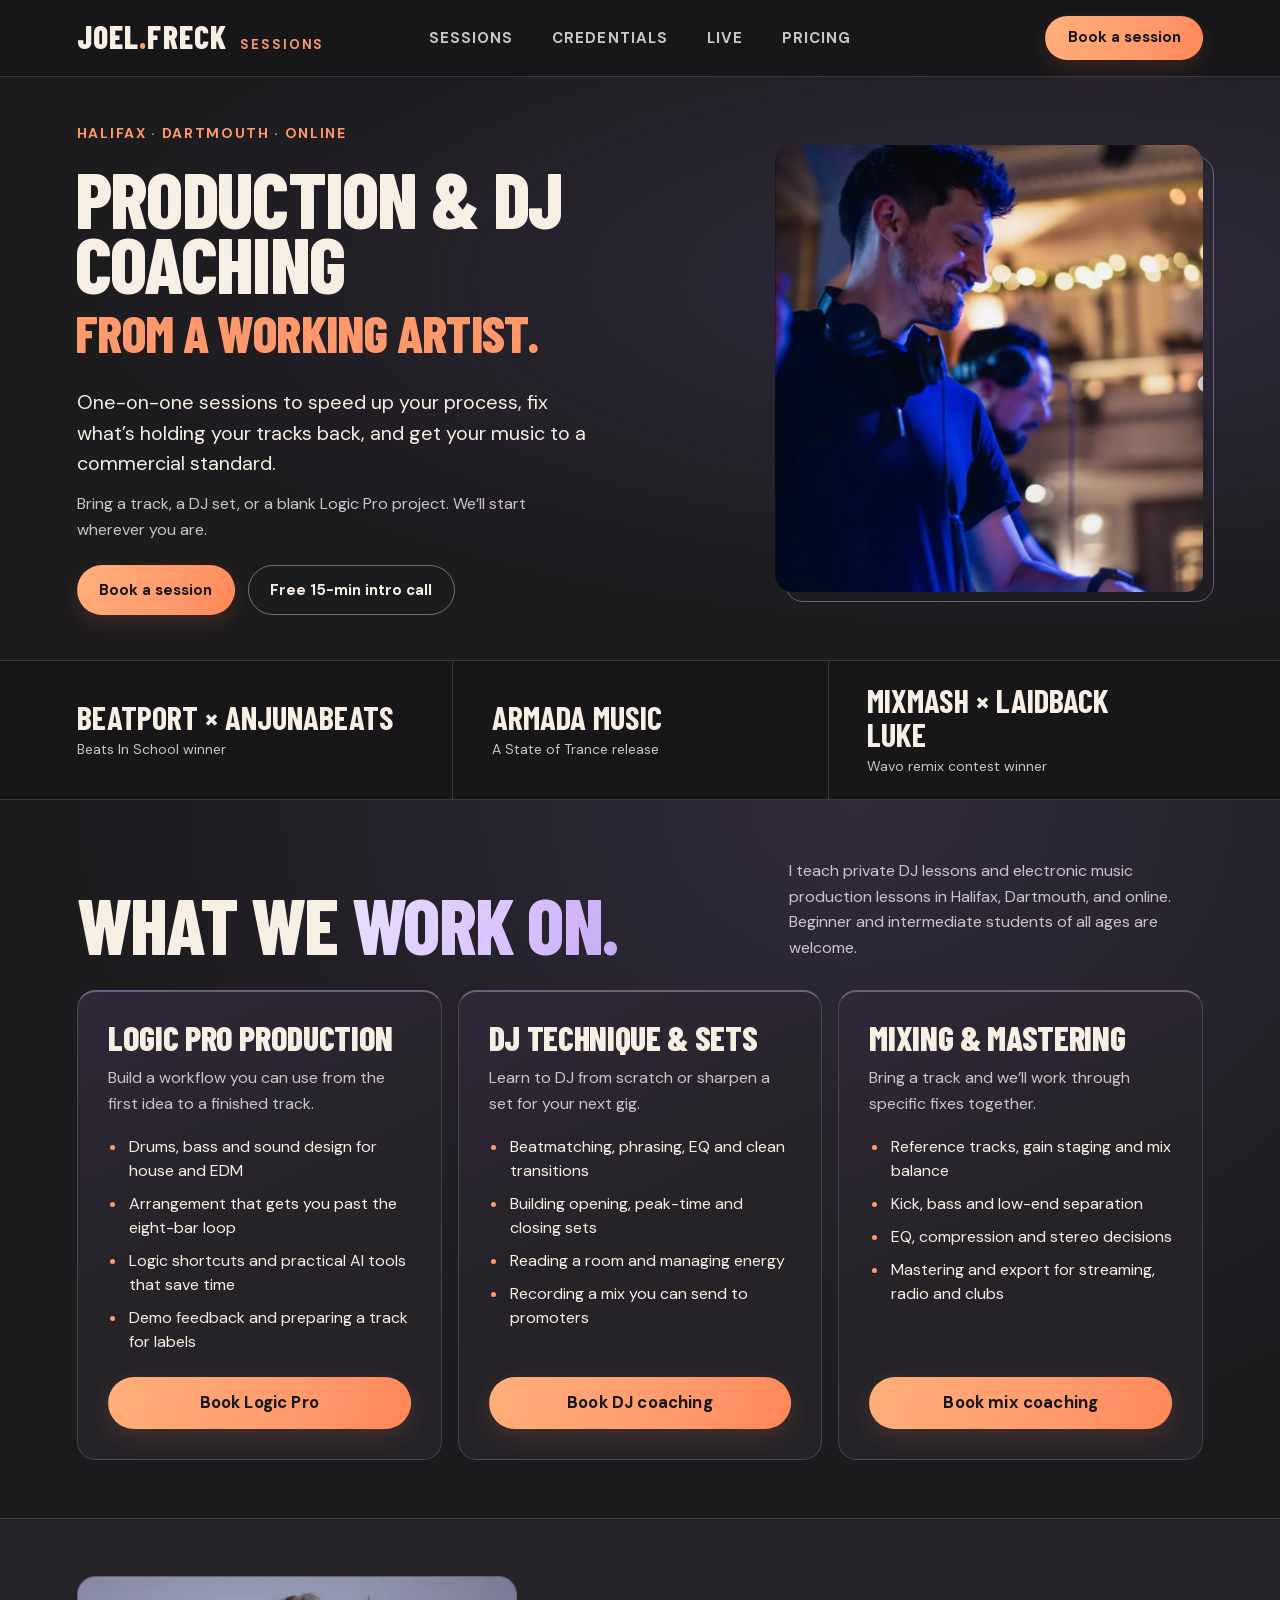
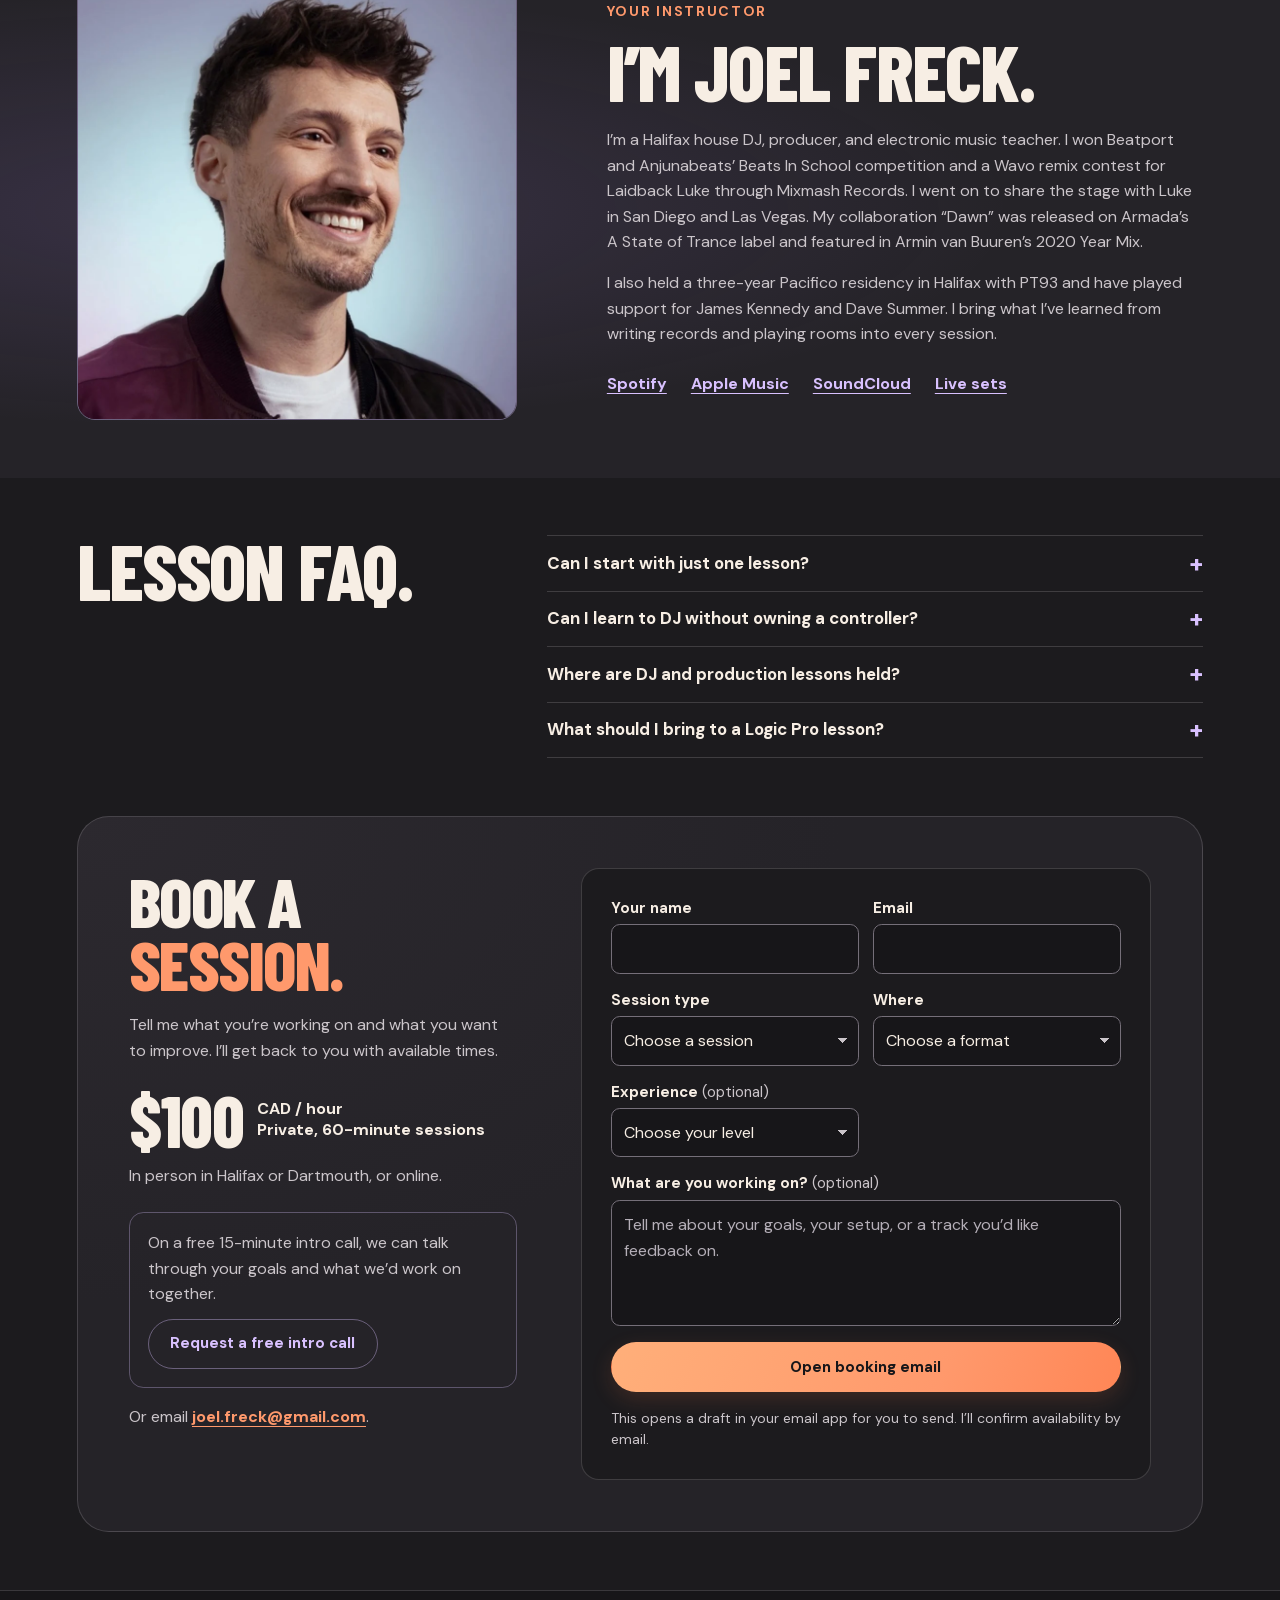
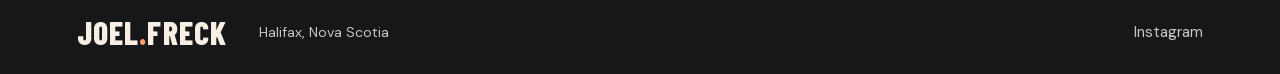
==== services.html @ 23ac21e6 "Launch DJ lessons and production coaching" ====
<!doctype html>
<html lang="en-CA">
<head>
  <meta charset="utf-8">
  <meta name="viewport" content="width=device-width, initial-scale=1">
  <title>DJ Lessons &amp; Music Production in Halifax &amp; Dartmouth | Joel Freck</title>
  <meta name="description" content="Private DJ lessons and electronic music production in Halifax, Dartmouth, or online. Learn to DJ, produce in Logic Pro, or mix and master with Joel Freck.">
  <meta name="theme-color" content="#1c1b1e">
  <link rel="canonical" href="https://joelfreck.com/services">
  <meta property="og:type" content="website">
  <meta property="og:locale" content="en_CA">
  <meta property="og:title" content="DJ Lessons &amp; Music Production in Halifax &amp; Dartmouth | Joel Freck">
  <meta property="og:description" content="One-on-one DJ lessons, electronic music production in Logic Pro, and mix coaching with Joel Freck in Halifax, Dartmouth or online.">
  <meta property="og:url" content="https://joelfreck.com/services">
  <meta property="og:image" content="https://joelfreck.com/JF_Pacif.png">
  <meta property="og:image:alt" content="Joel Freck DJing live in Halifax">
  <link rel="preload" href="/services-assets/assets/barlow-condensed-800.woff2" as="font" type="font/woff2" crossorigin>
  <link rel="stylesheet" href="/services-assets/styles.css">
  <script type="application/ld+json">
  {
    "@context": "https://schema.org",
    "@graph": [
      {
        "@type": "WebPage",
        "@id": "https://joelfreck.com/services#webpage",
        "url": "https://joelfreck.com/services",
        "name": "DJ Lessons & Music Production in Halifax & Dartmouth | Joel Freck",
        "inLanguage": "en-CA",
        "isPartOf": {"@id": "https://joelfreck.com/#website"},
        "mainEntity": {"@id": "https://joelfreck.com/services#lessons"}
      },
      {
        "@type": "Person",
        "@id": "https://joelfreck.com/#artist",
        "name": "Joel Freck",
        "jobTitle": "DJ, music producer, and electronic music teacher",
        "url": "https://joelfreck.com/",
        "sameAs": [
          "https://open.spotify.com/artist/2UDLunvKgvTASh2DzxWgXj",
          "https://music.apple.com/ca/artist/joel-freck/1247548436",
          "https://soundcloud.com/joelfreck",
          "https://www.beatport.com/artist/joel-freck/625360"
        ]
      },
      {
        "@type": "Service",
        "@id": "https://joelfreck.com/services#lessons",
        "url": "https://joelfreck.com/services",
        "name": "One-on-one DJ and electronic music production lessons",
        "description": "Private DJ lessons, electronic music production in Logic Pro, and mixing and mastering coaching in Halifax, Dartmouth, and online. A laptop and USB DJ controller are available for in-person DJ lessons.",
        "serviceType": ["DJ lessons", "Electronic music production lessons", "Logic Pro lessons", "Mixing and mastering coaching"],
        "provider": {"@id": "https://joelfreck.com/#artist"},
        "areaServed": [
          {"@type": "Place", "name": "Halifax, Nova Scotia"},
          {"@type": "Place", "name": "Dartmouth, Nova Scotia"}
        ],
        "availableChannel": {"@type": "ServiceChannel", "serviceUrl": "https://joelfreck.com/services#request", "availableLanguage": "en"},
        "offers": {
          "@type": "Offer",
          "priceSpecification": {"@type": "UnitPriceSpecification", "price": 100, "priceCurrency": "CAD", "unitCode": "HUR"}
        }
      }
    ]
  }
  </script>
  <script defer src="/services-assets/request.js"></script>
</head>
<body>
  <a class="skip-link" href="#main">Skip to content</a>
  <header class="site-header">
    <nav class="wrap nav" aria-label="Main">
      <div class="brand">
        <a class="wordmark" href="https://joelfreck.com/" aria-label="Joel Freck artist homepage">JOEL<span>.</span>FRECK</a>
        <span class="brand-section">Sessions</span>
      </div>
      <div class="nav-links">
        <a href="#lessons">Sessions</a>
        <a href="#about">Credentials</a>
        <a href="https://joelfreck.com/#live">Live</a>
        <a href="#pricing">Pricing</a>
      </div>
      <a class="button button-primary nav-cta" href="#request" data-session="">Book a session</a>
    </nav>
  </header>

  <main id="main">
    <section class="hero">
      <div class="wrap hero-grid">
        <div class="hero-copy">
          <p class="eyebrow hero-location">Halifax · Dartmouth · Online</p>
          <h1><span>Production &amp; DJ<br>coaching</span> <em>from a working artist.</em></h1>
          <p class="hero-description">One-on-one sessions to speed up your process, fix what’s holding your tracks back, and get your music to a commercial standard.</p>
          <p class="hero-note">Bring a track, a DJ set, or a blank Logic Pro project. We’ll start wherever you are.</p>
          <div class="hero-actions">
            <a class="button button-primary" href="#request" data-session="">Book a session</a>
            <a class="button button-outline" href="#request" data-session="intro">Free 15-min intro call</a>
          </div>
        </div>
        <figure class="hero-photo">
          <div class="photo-frame">
            <img src="/services-assets/assets/joel-live.webp" width="1040" height="1313" alt="Joel Freck mixing live at Pacifico in Halifax" fetchpriority="high">
          </div>
        </figure>
      </div>
    </section>

    <div class="credits" aria-label="Selected artist credits">
      <div class="wrap credits-grid">
        <a href="https://www.pointblankmusicschool.com/blog/beats-in-school-competition-joel-freck/">
          <strong>Beatport × Anjunabeats</strong><span>Beats In School winner</span>
        </a>
        <a href="https://shop.armadamusic.com/collections/all/products/a-state-of-trance-year-mix-2020-mixed-by-armin-van-buuren">
          <strong>Armada Music</strong><span>A State of Trance release</span>
        </a>
        <a href="https://joelfreck.com/#about">
          <strong>Mixmash × Laidback Luke</strong><span>Wavo remix contest winner</span>
        </a>
      </div>
    </div>

    <section class="section lesson-section" id="lessons" aria-labelledby="lesson-title">
      <div class="wrap">
        <div class="section-intro">
          <h2 id="lesson-title">What we <em>work on.</em></h2>
          <p>I teach private DJ lessons and electronic music production lessons in Halifax, Dartmouth, and online. Beginner and intermediate students of all ages are welcome.</p>
        </div>
        <div class="lesson-grid">
          <article class="lesson-card">
            <h3>Logic Pro production</h3>
            <p>Build a workflow you can use from the first idea to a finished track.</p>
            <ul class="lesson-points">
              <li>Drums, bass and sound design for house and EDM</li>
              <li>Arrangement that gets you past the eight-bar loop</li>
              <li>Logic shortcuts and practical AI tools that save time</li>
              <li>Demo feedback and preparing a track for labels</li>
            </ul>
            <a class="button button-primary lesson-cta" href="#request" data-session="production">Book Logic Pro</a>
          </article>
          <article class="lesson-card">
            <h3>DJ technique &amp; sets</h3>
            <p>Learn to DJ from scratch or sharpen a set for your next gig.</p>
            <ul class="lesson-points">
              <li>Beatmatching, phrasing, EQ and clean transitions</li>
              <li>Building opening, peak-time and closing sets</li>
              <li>Reading a room and managing energy</li>
              <li>Recording a mix you can send to promoters</li>
            </ul>
            <a class="button button-primary lesson-cta" href="#request" data-session="dj">Book DJ coaching</a>
          </article>
          <article class="lesson-card">
            <h3>Mixing &amp; mastering</h3>
            <p>Bring a track and we’ll work through specific fixes together.</p>
            <ul class="lesson-points">
              <li>Reference tracks, gain staging and mix balance</li>
              <li>Kick, bass and low-end separation</li>
              <li>EQ, compression and stereo decisions</li>
              <li>Mastering and export for streaming, radio and clubs</li>
            </ul>
            <a class="button button-primary lesson-cta" href="#request" data-session="mixing">Book mix coaching</a>
          </article>
        </div>
      </div>
    </section>

    <section class="section about-section" id="about" aria-labelledby="about-title">
      <div class="wrap about-grid">
        <img class="about-photo" src="/services-assets/assets/joel-portrait.webp" width="900" height="908" loading="lazy" decoding="async" alt="Portrait of Joel Freck">
        <div class="about-copy">
          <p class="eyebrow">Your instructor</p>
          <h2 id="about-title">I’m Joel Freck.</h2>
          <p>I’m a Halifax house DJ, producer, and electronic music teacher. I won Beatport and Anjunabeats’ Beats In School competition and a Wavo remix contest for Laidback Luke through Mixmash Records. I went on to share the stage with Luke in San Diego and Las Vegas. My collaboration “Dawn” was released on Armada’s A State of Trance label and featured in Armin van Buuren’s 2020 Year Mix.</p>
          <p>I also held a three-year Pacifico residency in Halifax with PT93 and have played support for James Kennedy and Dave Summer. I bring what I’ve learned from writing records and playing rooms into every session.</p>
          <div class="listen-links" aria-label="Listen to Joel Freck">
            <a href="https://open.spotify.com/artist/2UDLunvKgvTASh2DzxWgXj">Spotify</a>
            <a href="https://music.apple.com/ca/artist/joel-freck/1247548436">Apple Music</a>
            <a href="https://soundcloud.com/joelfreck">SoundCloud</a>
            <a href="https://joelfreck.com/#live">Live sets</a>
          </div>
        </div>
      </div>
    </section>

    <section class="section faq-section" id="faq" aria-labelledby="faq-title">
      <div class="wrap faq-grid">
        <h2 id="faq-title">Lesson FAQ.</h2>
        <div class="faq-list">
          <details>
            <summary>Can I start with just one lesson?</summary>
            <p>Yes. You can book a single 60-minute session at any experience level. If you’re exploring electronic music schools in Halifax, a private lesson is a way to try DJing or music production and see what you’d like to learn next.</p>
          </details>
          <details>
            <summary>Can I learn to DJ without owning a controller?</summary>
            <p>Yes. For in-person DJ lessons, we can use my laptop and USB DJ controller. Tell me what kind of setup you’d like to perform on and we’ll focus on the skills you’ll use with it. For online lessons, tell me what gear you already have so we can plan around it.</p>
          </details>
          <details>
            <summary>Where are DJ and production lessons held?</summary>
            <p>I teach in person in Halifax and Dartmouth, Nova Scotia, and online. If you’re booking in person, include your neighbourhood so we can work out where to meet. If you’re farther out, I’ll confirm any travel cost before we book.</p>
          </details>
          <details>
            <summary>What should I bring to a Logic Pro lesson?</summary>
            <p>A Mac with Logic Pro lets you follow along. If you have an unfinished track, bring your Logic Pro project or a rough export and we can work through the arrangement and mix together.</p>
          </details>
        </div>
      </div>
    </section>

    <section class="request-section" id="request" aria-labelledby="request-title">
      <div class="wrap">
        <div class="request-grid">
          <div class="request-copy">
            <h2 id="request-title">Book a <em>session.</em></h2>
            <p>Tell me what you’re working on and what you want to improve. I’ll get back to you with available times.</p>
            <div class="request-price" id="pricing"><strong>$100</strong><span>CAD / hour<br>Private, 60-minute sessions</span></div>
            <p class="session-format">In person in Halifax or Dartmouth, or online.</p>
            <div class="intro-call">
              <p>On a free 15-minute intro call, we can talk through your goals and what we’d work on together.</p>
              <a class="button button-outline" href="#request" data-session="intro">Request a free intro call</a>
            </div>
            <p class="direct-email">Or email <a href="mailto:joel.freck@gmail.com?subject=Session%20inquiry">joel.freck@gmail.com</a>.</p>
          </div>
          <form class="request-form" id="booking-form" aria-label="Booking inquiry" hidden>
            <div class="field">
              <label for="name">Your name</label>
              <input id="name" name="name" autocomplete="name" maxlength="100" required>
            </div>
            <div class="field">
              <label for="email">Email</label>
              <input id="email" name="email" type="email" autocomplete="email" maxlength="254" required>
            </div>
            <div class="field session-type">
              <label for="session">Session type</label>
              <select id="session" name="session" required>
                <option value="">Choose a session</option>
                <option value="production">Logic Pro production</option>
                <option value="dj">DJ technique &amp; sets</option>
                <option value="mixing">Mixing &amp; mastering</option>
                <option value="intro">Free 15-min intro call</option>
              </select>
            </div>
            <div class="field">
              <label for="format">Where</label>
              <select id="format" name="format" required>
                <option value="">Choose a format</option>
                <option value="in-person">In person · Halifax / Dartmouth</option>
                <option value="online">Online</option>
                <option value="either">Either works</option>
              </select>
            </div>
            <div class="field" hidden>
              <label for="area">Neighbourhood <span>(optional)</span></label>
              <input id="area" name="area" maxlength="100" placeholder="e.g. Downtown Dartmouth" disabled>
            </div>
            <div class="field">
              <label for="level">Experience <span>(optional)</span></label>
              <select id="level" name="level">
                <option value="">Choose your level</option>
                <option value="first-time">First-timer</option>
                <option value="beginner">Beginner</option>
                <option value="intermediate">Intermediate</option>
                <option value="advanced">Advanced</option>
              </select>
            </div>
            <div class="field form-wide">
              <label for="message">What are you working on? <span>(optional)</span></label>
              <textarea id="message" name="message" rows="4" maxlength="1200" placeholder="Tell me about your goals, your setup, or a track you’d like feedback on."></textarea>
            </div>
            <button class="button button-primary form-wide" type="submit" aria-describedby="booking-help">Open booking email</button>
            <p class="form-help form-wide" id="booking-help">This opens a draft in your email app for you to send. I’ll confirm availability by email.</p>
          </form>
          <noscript>
            <div class="no-script">
              <a href="mailto:joel.freck@gmail.com?subject=Session%20booking">Email to book a session</a>
              <a href="mailto:joel.freck@gmail.com?subject=Free%2015-minute%20intro%20call">Email to request a free intro call</a>
            </div>
          </noscript>
        </div>
      </div>
    </section>
  </main>

  <footer class="site-footer">
    <div class="wrap footer-grid">
      <a class="wordmark" href="https://joelfreck.com/" aria-label="Joel Freck artist homepage">JOEL<span>.</span>FRECK</a>
      <p>Halifax, Nova Scotia</p>
      <a class="footer-link" href="https://www.instagram.com/joelfreck/">Instagram</a>
    </div>
  </footer>
<!-- Vercel Web Analytics: anonymous page views, included in the Hobby plan. -->
<script>
  window.va = window.va || function () { (window.vaq = window.vaq || []).push(arguments); };
</script>
<script defer src="/_vercel/insights/script.js"></script>
</body>
</html>
---- services-assets/styles.css ----
@font-face {
  font-family: "Barlow Condensed";
  src: url("./assets/barlow-condensed-700.woff2") format("woff2");
  font-weight: 700;
  font-display: swap;
}

@font-face {
  font-family: "Barlow Condensed";
  src: url("./assets/barlow-condensed-800.woff2") format("woff2");
  font-weight: 800;
  font-display: swap;
}

@font-face {
  font-family: "DM Sans";
  src: url("./assets/dm-sans.woff2") format("woff2");
  font-weight: 400 700;
  font-display: swap;
}

:root {
  color-scheme: dark;
  --ink: #1c1b1e;
  --ink-deep: #171619;
  --panel: #252328;
  --panel-highlight: #2c292f;
  --paper: #f7eee4;
  --lavender: #d9c1ff;
  --lavender-edge: #d9c1ff65;
  --lavender-glow: #aa85ed25;
  --orange: #ff996c;
  --muted: #cbc5ca;
  --rule: #f0e8f229;
  --display: "Barlow Condensed", Impact, sans-serif;
  --body: "DM Sans", system-ui, sans-serif;
  --gutter: clamp(1.25rem, 6vw, 6rem);
  --section-space: clamp(2.25rem, 4.5vw, 4.125rem);
}

*, *::before, *::after { box-sizing: border-box; }
html { scroll-behavior: smooth; scroll-padding-top: 1.75rem; }
body {
  margin: 0;
  background: var(--ink);
  color: var(--paper);
  font: 1rem/1.6 var(--body);
}
img { display: block; max-width: 100%; height: auto; }
p, h1, h2, h3, figure { margin: 0; }
a { color: inherit; text-underline-offset: 0.24em; }
button, input, select, textarea { font: inherit; }
button { cursor: pointer; }
[hidden] { display: none !important; }
:focus-visible { outline: 2px solid var(--lavender); outline-offset: 4px; }

.wrap {
  width: min(100% - 2 * var(--gutter), 77.5rem);
  margin-inline: auto;
}

.skip-link {
  position: fixed;
  z-index: 3;
  top: 0.75rem;
  left: var(--gutter);
  padding: 0.6rem 1rem;
  transform: translateY(-200%);
  color: var(--ink);
  background: var(--paper);
}
.skip-link:focus { transform: none; }

.site-header { border-bottom: 1px solid var(--rule); background: var(--ink-deep); }
.nav {
  min-height: 4.75rem;
  display: grid;
  grid-template-columns: 1fr auto 1fr;
  align-items: center;
  gap: clamp(1rem, 3vw, 2.5rem);
}
.brand { display: flex; align-items: baseline; gap: 0.8rem; }
.wordmark {
  font: 800 2rem/1 var(--display);
  white-space: nowrap;
  letter-spacing: 0.035em;
  text-decoration: none;
}
.wordmark span { color: var(--orange); }
.brand-section {
  color: var(--orange);
  text-transform: uppercase;
  font-size: 0.8125rem;
  letter-spacing: 0.15em;
  font-weight: 700;
}
.nav-links { display: flex; align-items: center; gap: clamp(1rem, 3vw, 2.5rem); }
.nav-links a, .footer-link { color: var(--muted); text-decoration: none; font-size: 0.9375rem; }
.nav-links a {
  padding-block: 0.65rem;
  font-weight: 700;
  letter-spacing: 0.075em;
  text-transform: uppercase;
}
.nav-links a:hover, .footer-link:hover { color: var(--orange); }
.button {
  display: inline-flex;
  justify-content: center;
  align-items: center;
  min-height: 3.125rem;
  padding: 0.7rem 1.35rem;
  border: 1px solid transparent;
  border-radius: 999px;
  font-size: 0.9375rem;
  line-height: 1.3;
  font-weight: 700;
  text-align: center;
  text-decoration: none;
}
.button-primary {
  color: var(--ink-deep);
  background: linear-gradient(112deg, #ffaf7a, var(--orange) 65%, #ff8656);
  box-shadow: 0 0.45rem 1.35rem #ec774229;
}
.button-primary:hover { background: #ffb48f; }
.button-outline { color: var(--paper); border-color: #ece4ed69; background: transparent; }
.button-outline:hover { border-color: var(--lavender); color: var(--lavender); }
.nav-cta { justify-self: end; min-height: 2.75rem; white-space: nowrap; }

.hero {
  overflow: hidden;
  background: radial-gradient(ellipse at 82% 35%, var(--lavender-glow), transparent 65%), var(--ink);
}
.hero-grid {
  display: grid;
  align-items: center;
  grid-template-columns: minmax(0, 1.25fr) minmax(0, 0.85fr);
  gap: clamp(2rem, 5.3vw, 5.25rem);
  padding-block: clamp(2rem, 3.5vw, 3.25rem);
}
.eyebrow {
  text-transform: uppercase;
  font-size: 0.875rem;
  font-weight: 700;
  letter-spacing: 0.12em;
}
.hero-location { color: var(--orange); margin-bottom: 1.35rem; }
h1, h2, h3 { font-family: var(--display); font-weight: 800; text-transform: uppercase; }
h1 {
  font-size: clamp(3.15rem, 6.1vw, 6.25rem);
  letter-spacing: -0.022em;
  line-height: 0.84;
  margin-left: -0.025em;
}
h1 span { display: block; }
h1 em, h2 em { font-style: normal; }
h1 em {
  display: block;
  margin-top: 0.23em;
  color: var(--orange);
  font-size: 0.665em;
  line-height: 0.9;
  letter-spacing: -0.012em;
}
.hero-description {
  max-width: 33rem;
  margin-top: clamp(1.35rem, 2.6vw, 1.95rem);
  color: var(--paper);
  font-size: clamp(1.06rem, 1.55vw, 1.28rem);
  line-height: 1.55;
}
.hero-note { max-width: 31rem; margin-top: 0.75rem; color: var(--muted); }
.hero-actions {
  display: flex;
  flex-wrap: wrap;
  align-items: center;
  gap: 0.65rem 0.8rem;
  margin-top: 1.45rem;
}
.hero-actions .button-primary { min-width: 9.4rem; }

.hero-photo { position: relative; isolation: isolate; }
.hero-photo::before {
  content: "";
  position: absolute;
  z-index: -1;
  inset: 0.65rem -0.65rem -0.65rem 0.65rem;
  border: 1px solid var(--lavender-edge);
  border-radius: 1.125rem;
}
.photo-frame { overflow: hidden; aspect-ratio: 0.96; border-radius: 1.125rem; background: var(--panel); }
.photo-frame img { width: 100%; height: 100%; object-fit: cover; object-position: center 43%; }

.credits { border-block: 1px solid var(--rule); background: var(--ink-deep); }
.credits-grid { display: grid; grid-template-columns: repeat(3, minmax(0, 1fr)); }
.credits-grid a {
  display: flex;
  flex-direction: column;
  justify-content: center;
  align-items: flex-start;
  gap: 0.2rem;
  padding: 1.4rem clamp(0.85rem, 3vw, 2.4rem);
  text-decoration: none;
}
.credits-grid a:first-child { padding-left: 0; }
.credits-grid a + a { border-left: 1px solid var(--rule); }
.credits-grid strong { font: 700 clamp(1.5rem, 2.55vw, 2.1rem)/1.04 var(--display); text-transform: uppercase; }
.credits-grid span { font-size: 0.875rem; color: var(--muted); }
.credits-grid a:hover strong { color: var(--lavender); }

.section { padding-block: var(--section-space); }
h2 { font-size: clamp(3.1rem, 6.1vw, 5.9rem); line-height: 0.91; letter-spacing: -0.022em; }
h3 { font-size: clamp(1.9rem, 2.65vw, 2.65rem); line-height: 0.95; letter-spacing: -0.01em; }
.section-intro {
  display: grid;
  grid-template-columns: minmax(0, 1.22fr) minmax(0, 0.78fr);
  align-items: end;
  gap: 1rem clamp(1.2rem, 5vw, 5rem);
  margin-bottom: clamp(1.15rem, 2.5vw, 1.85rem);
}
.lesson-section { background: radial-gradient(ellipse at 67% 0%, var(--lavender-glow), transparent 65%); }
.section-intro h2 em { color: var(--lavender); }
@supports (background-clip: text) {
  .section-intro h2 em {
    color: transparent;
    background: linear-gradient(110deg, #eadfff, var(--lavender) 62%, #c6a9f4);
    background-clip: text;
  }
}
@media (forced-colors: active) {
  .section-intro h2 em { background: none; color: CanvasText; }
}
.section-intro > p { max-width: 28rem; color: var(--muted); }
.lesson-grid { display: grid; grid-template-columns: repeat(3, minmax(0, 1fr)); gap: 1rem; }
.lesson-card {
  display: flex;
  flex-direction: column;
  align-items: flex-start;
  padding: clamp(1.2rem, 2.35vw, 2.15rem);
  background: linear-gradient(155deg, #302839, var(--panel) 49%);
  border: 1px solid var(--rule);
  border-top: 2px solid var(--lavender-edge);
  border-radius: 1.15rem;
}
.lesson-card p { color: var(--muted); margin-top: 0.7rem; }
.lesson-points { margin: 1.15rem 0 1.45rem; padding-left: 1.2rem; }
.lesson-points li { padding-left: 0.15rem; line-height: 1.5; }
.lesson-points li + li { margin-top: 0.56rem; }
.lesson-points li::marker { color: var(--orange); }
.lesson-cta {
  width: 100%;
  min-height: 3.25rem;
  padding-inline: 0.8rem;
  font-size: clamp(0.9375rem, 1.3vw, 1.1rem);
  letter-spacing: 0.01em;
  margin-top: auto;
}

.about-section {
  background: radial-gradient(ellipse at 17% 52%, var(--lavender-glow), transparent 53%), var(--panel);
  border-top: 1px solid var(--rule);
}
.about-grid {
  display: grid;
  grid-template-columns: minmax(0, 0.88fr) minmax(0, 1.12fr);
  gap: clamp(1.35rem, 4.8vw, 4.75rem);
  align-items: center;
}
.about-photo { width: min(100%, 27.5rem); border: 1px solid var(--lavender-edge); border-radius: 1.125rem; }
.about-copy .eyebrow { color: var(--orange); margin-bottom: 0.85rem; }
.about-copy h2 { margin-bottom: 1.25rem; }
.about-copy p:not(.eyebrow) { color: var(--muted); max-width: 37rem; }
.about-copy p + p { margin-top: 0.95rem; }
.listen-links { display: flex; flex-wrap: wrap; gap: 0.6rem 1.5rem; margin-top: 1.5rem; }
.listen-links a { color: var(--lavender); font-weight: 700; }
.listen-links a:hover { color: var(--paper); }

.request-section { padding-bottom: var(--section-space); }
.request-grid {
  display: grid;
  grid-template-columns: minmax(0, 0.81fr) minmax(0, 1.19fr);
  gap: 2rem clamp(1.6rem, 5vw, 4.4rem);
  padding: clamp(1.15rem, 4vw, 3.5rem);
  border: 1px solid var(--rule);
  border-radius: clamp(1.1rem, 2.5vw, 2rem);
  background: radial-gradient(ellipse at 0% 0%, var(--panel-highlight) 0%, var(--panel) 48%);
}
.request-copy { padding-top: 0.15rem; }
.request-copy h2 { font-size: clamp(3rem, 5.4vw, 5.2rem); }
.request-copy h2 em { color: var(--orange); }
.request-copy > p { max-width: 27rem; margin-top: 1rem; color: var(--muted); }
.request-price { display: flex; align-items: center; gap: 0.85rem; margin-top: 1.5rem; }
#pricing { scroll-margin-top: 4rem; }
.request-price strong { font: 800 clamp(3.15rem, 5.6vw, 4.8rem)/0.9 var(--display); letter-spacing: -0.02em; }
.request-price span { font-weight: 700; line-height: 1.35; }
.request-copy .session-format { margin-top: 0.7rem; }
.intro-call {
  max-width: 27rem;
  margin-top: 1.45rem;
  padding: 1.1rem;
  border: 1px solid #d9c1ff50;
  border-radius: 0.9rem;
}
.intro-call p { color: var(--muted); }
.intro-call .button { margin-top: 0.75rem; color: var(--lavender); border-color: #d9c1ff62; }
.intro-call .button:hover { border-color: var(--lavender); color: var(--paper); }
.direct-email a, .no-script a { color: var(--orange); font-weight: 700; overflow-wrap: anywhere; }
.request-form {
  display: grid;
  grid-template-columns: repeat(2, minmax(0, 1fr));
  align-content: start;
  gap: 1rem 0.85rem;
  padding: clamp(1rem, 2.25vw, 1.8rem);
  background: var(--ink);
  border: 1px solid var(--rule);
  border-radius: 1.125rem;
}
.form-wide, .request-form:has(#format:disabled) .session-type {
  grid-column: 1 / -1;
}
.field { min-width: 0; display: grid; align-content: start; gap: 0.4rem; }
.field label { font-weight: 700; font-size: 0.9375rem; line-height: 1.35; }
.field label span { color: var(--muted); font-weight: 400; }
.field input, .field select, .field textarea {
  width: 100%;
  min-width: 0;
  border: 1px solid #756f79;
  border-radius: 0.55rem;
  color: var(--paper);
  background-color: var(--ink-deep);
  padding: 0.68rem 0.78rem;
}
.field select {
  appearance: none;
  background-image:
    linear-gradient(45deg, transparent 50%, var(--muted) 51%),
    linear-gradient(135deg, var(--muted) 50%, transparent 51%);
  background-position: right 1rem center, right calc(1rem - 5px) center;
  background-size: 5px 5px;
  background-repeat: no-repeat;
  padding-right: 1.7rem;
  text-overflow: ellipsis;
}
.field textarea { display: block; resize: vertical; }
.field input::placeholder, .field textarea::placeholder { color: #b5afb8; }
.form-help { color: var(--muted); font-size: 0.875rem; line-height: 1.5; }
.no-script { display: grid; gap: 0.7rem; align-self: center; }

.faq-grid { display: grid; grid-template-columns: minmax(0, 0.75fr) minmax(0, 1.25fr); gap: 1.5rem clamp(2rem, 6vw, 5.6rem); }
.faq-list { border-top: 1px solid var(--rule); }
.faq-list details { border-bottom: 1px solid var(--rule); }
.faq-list summary {
  list-style: none;
  display: flex;
  justify-content: space-between;
  align-items: center;
  gap: 1.5rem;
  cursor: pointer;
  font-size: 1.06rem;
  font-weight: 700;
  line-height: 1.4;
  padding-block: 0.95rem;
}
.faq-list summary::-webkit-details-marker { display: none; }
.faq-list summary::after { content: "+" / ""; font-size: 1.5rem; line-height: 1; color: var(--lavender); }
.faq-list details[open] summary::after { content: "−" / ""; }
.faq-list summary:hover { color: var(--lavender); }
.faq-list details p { color: var(--muted); padding-bottom: 1rem; max-width: 37rem; }

.site-footer { background: var(--ink-deep); border-top: 1px solid var(--rule); }
.footer-grid { display: flex; gap: 1rem 2rem; flex-wrap: wrap; align-items: center; padding-block: 1.6rem; }
.footer-grid p { color: var(--muted); font-size: 0.875rem; }
.footer-link { margin-left: auto; }

@media (max-width: 64rem) {
  .hero-grid { gap: clamp(1.45rem, 4vw, 3rem); }
  .section-intro { grid-template-columns: 1fr; }
  .section-intro > p { max-width: 34rem; }
  .brand-section { display: none; }
}

@media (max-width: 49rem) {
  .nav { grid-template-columns: minmax(0, 1fr) auto; gap: 0.35rem 1rem; padding-top: 0.65rem; }
  .nav-links { grid-row: 2; grid-column: 1 / -1; min-width: 0; gap: 0.35rem; justify-content: space-between; border-top: 1px solid var(--rule); }
  .nav-links a { font-size: 0.875rem; }
  .nav-cta { grid-column: 2; grid-row: 1; }
  .hero-grid, .about-grid, .request-grid, .faq-grid { grid-template-columns: 1fr; }
  .hero-grid { row-gap: 1.9rem; }
  h1 { font-size: clamp(3rem, 10.6vw, 5.5rem); }
  .hero-photo { margin-right: 0.65rem; }
  .photo-frame { aspect-ratio: 1.1; }
  .photo-frame img { object-position: center 33%; }
  .lesson-grid { grid-template-columns: 1fr; }
  .about-photo { order: 1; max-width: 20rem; }
}

@media (max-width: 34rem) {
  .nav-links a { letter-spacing: 0.025em; }
  .hero-location { margin-bottom: 1.05rem; }
  .hero-actions { margin-top: 1.25rem; }
  .hero-actions .button { min-width: 0; padding-inline: 0.88rem; }
  .credits-grid { grid-template-columns: 1fr; }
  .credits-grid a { padding: 0.675rem 0; flex-direction: row; flex-wrap: wrap; align-items: baseline; justify-content: flex-start; column-gap: 0.65rem; }
  .credits-grid a + a { border-left: 0; border-top: 1px solid var(--rule); }
  .credits-grid strong { font-size: 1.38rem; }
  .request-form { grid-template-columns: 1fr; }
  .footer-grid { gap: 0.75rem 1.2rem; }
}

@media (max-width: 23rem) {
  h1 { font-size: clamp(2.65rem, 13.6vw, 3rem); }
  .hero-actions .button { flex: 1 1 auto; }
}

@media (prefers-reduced-motion: reduce) {
  html { scroll-behavior: auto; }
}
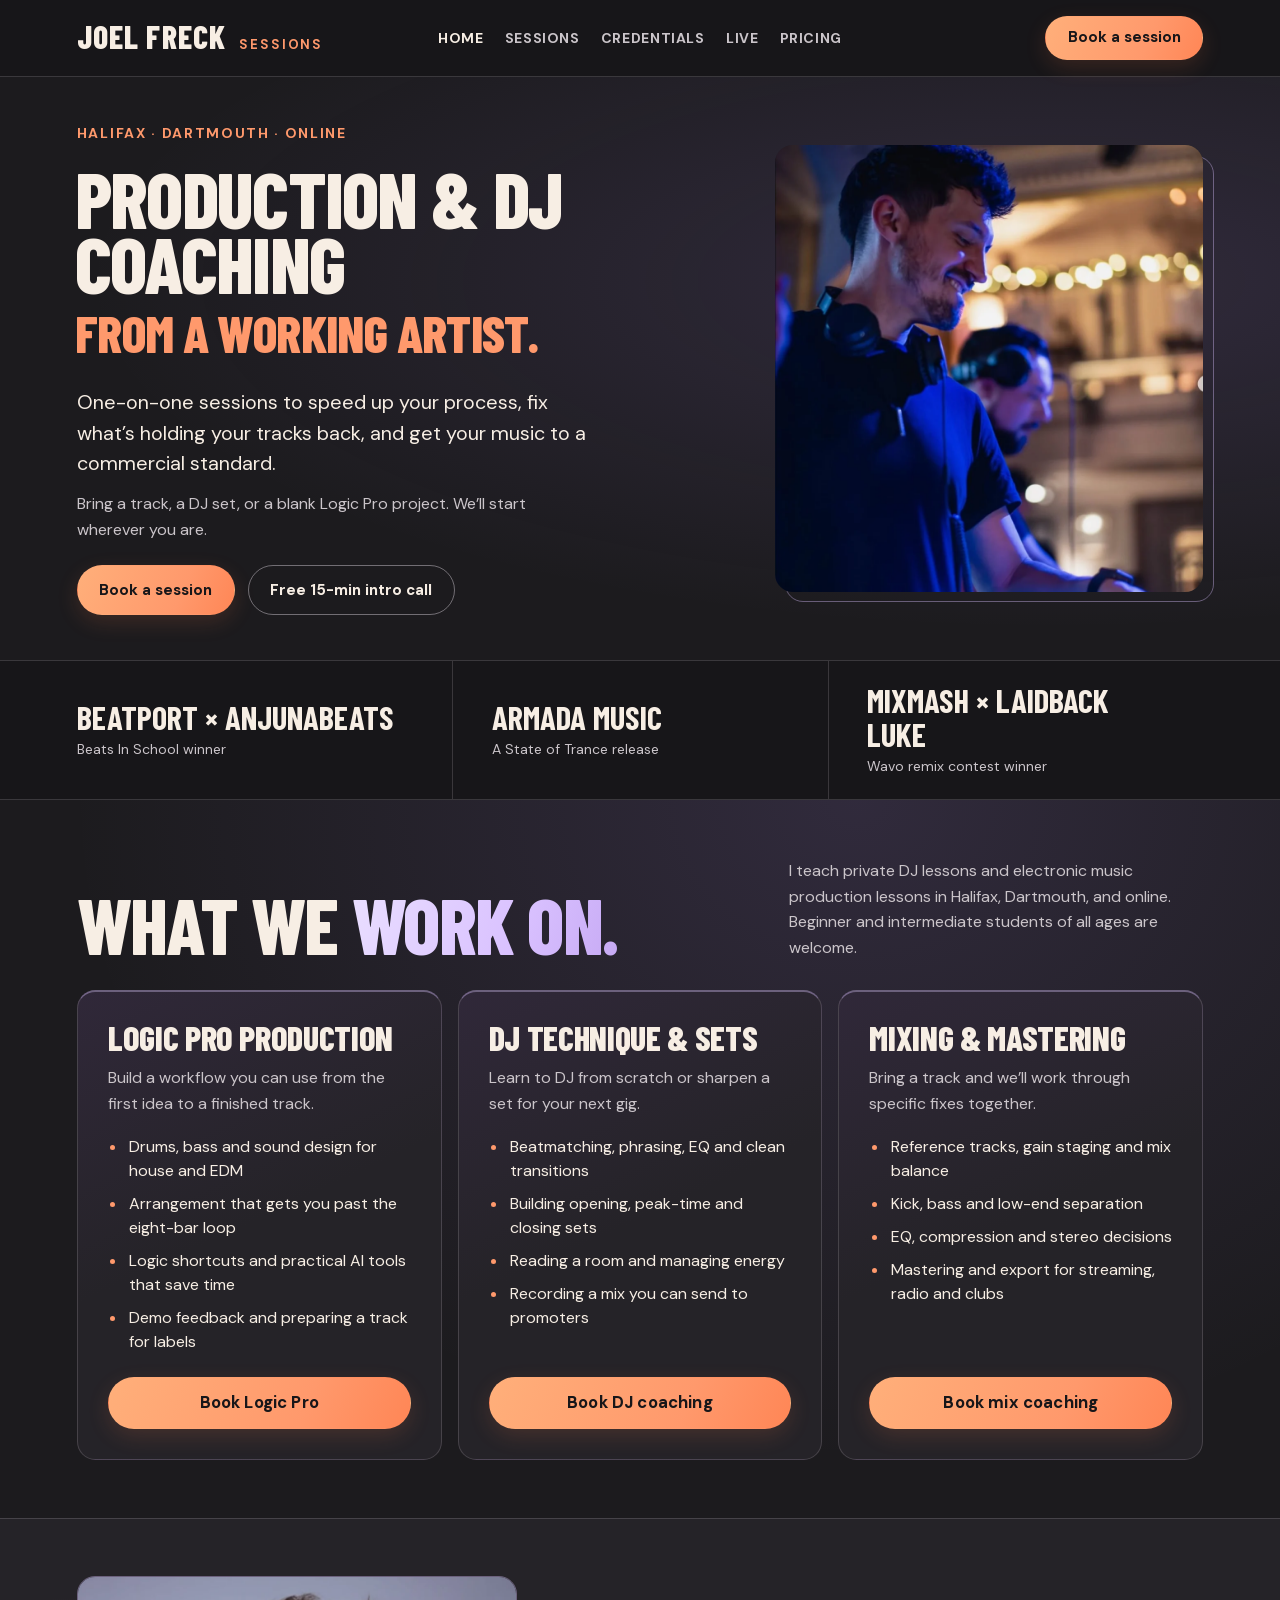
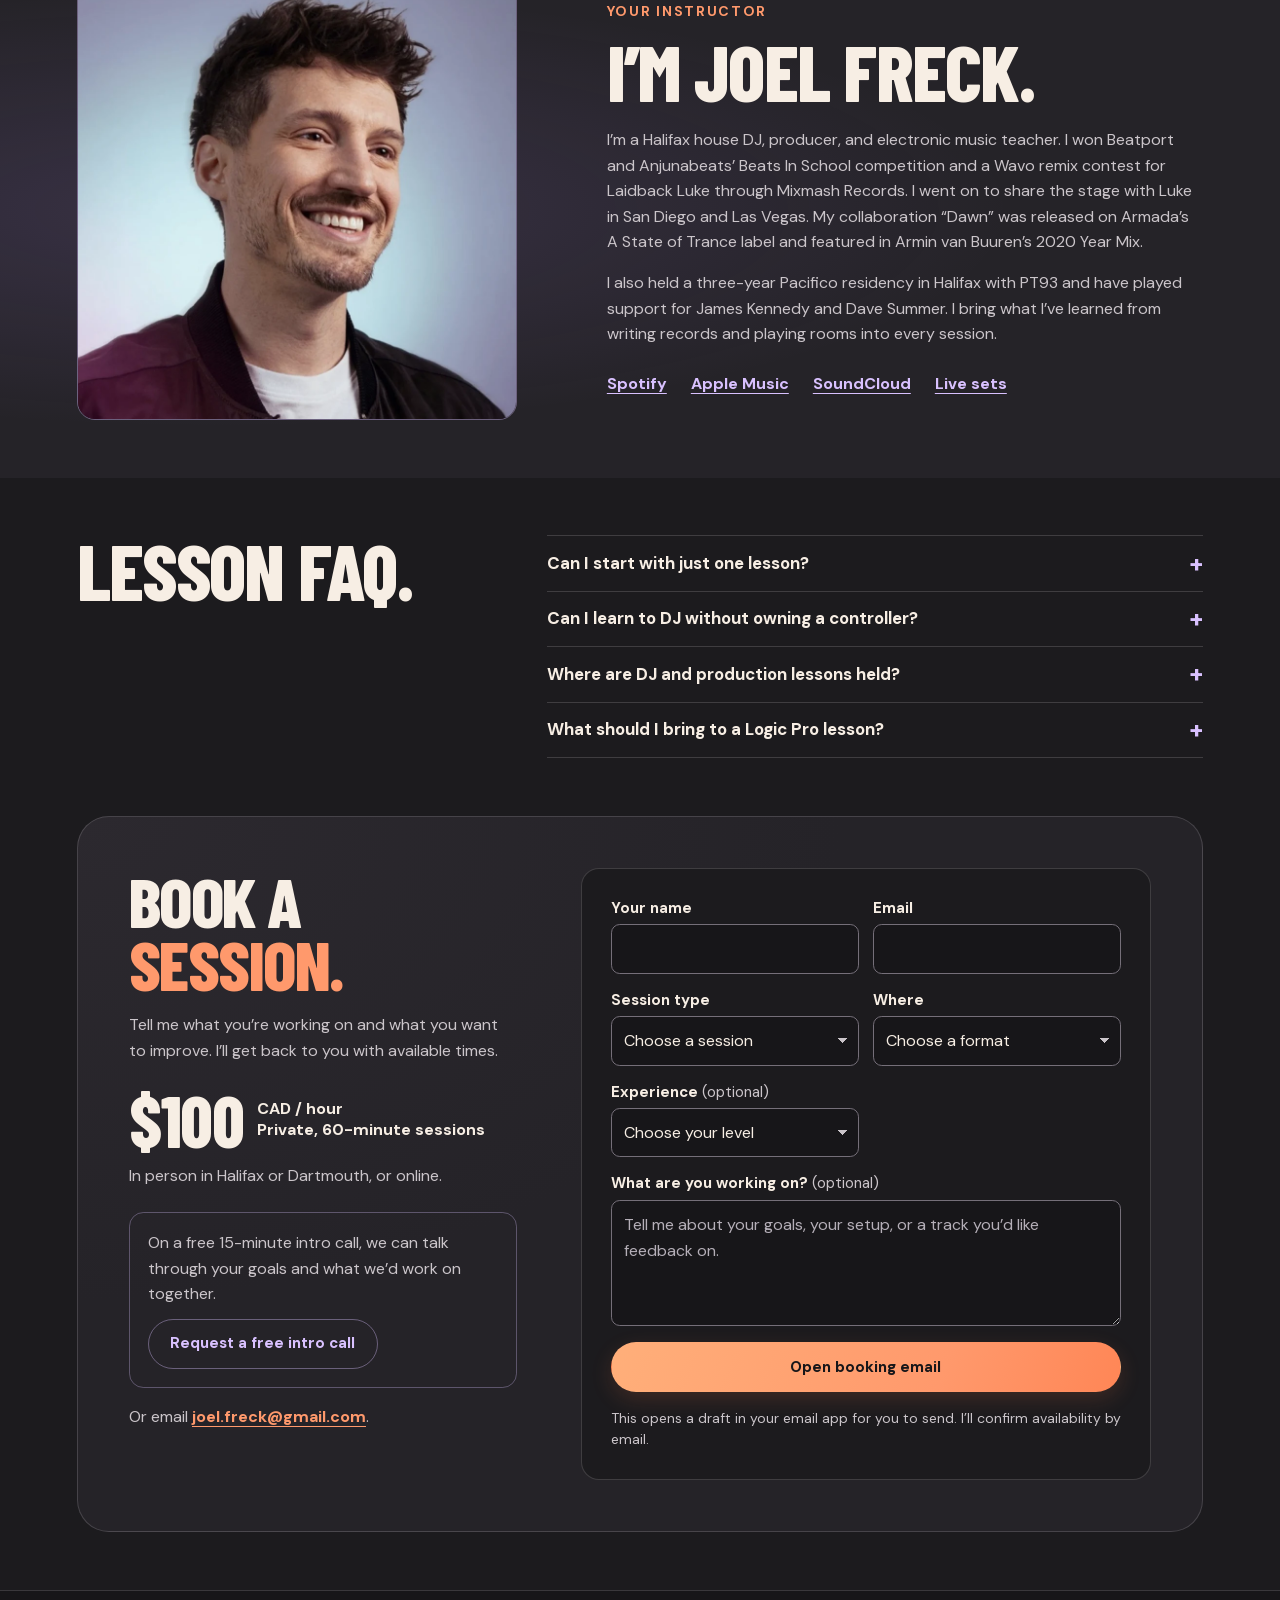
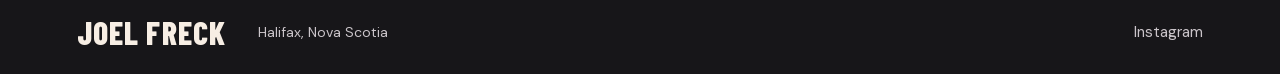
==== commit 517efb7e: "Publish approved artist homepage refresh" ====
--- a/services.html
+++ b/services.html
@@ -70,10 +70,11 @@
   <header class="site-header">
     <nav class="wrap nav" aria-label="Main">
       <div class="brand">
-        <a class="wordmark" href="https://joelfreck.com/" aria-label="Joel Freck artist homepage">JOEL<span>.</span>FRECK</a>
+        <a class="wordmark" href="/" aria-label="Joel Freck artist homepage">JOEL FRECK</a>
         <span class="brand-section">Sessions</span>
       </div>
       <div class="nav-links">
+        <a class="nav-home" href="/">Home</a>
         <a href="#lessons">Sessions</a>
         <a href="#about">Credentials</a>
         <a href="https://joelfreck.com/#live">Live</a>
@@ -280,7 +281,7 @@
 
   <footer class="site-footer">
     <div class="wrap footer-grid">
-      <a class="wordmark" href="https://joelfreck.com/" aria-label="Joel Freck artist homepage">JOEL<span>.</span>FRECK</a>
+      <a class="wordmark" href="/" aria-label="Joel Freck artist homepage">JOEL FRECK</a>
       <p>Halifax, Nova Scotia</p>
       <a class="footer-link" href="https://www.instagram.com/joelfreck/">Instagram</a>
     </div>
--- a/services-assets/styles.css
+++ b/services-assets/styles.css
@@ -86,7 +86,6 @@
   letter-spacing: 0.035em;
   text-decoration: none;
 }
-.wordmark span { color: var(--orange); }
 .brand-section {
   color: var(--orange);
   text-transform: uppercase;
@@ -94,14 +93,16 @@
   letter-spacing: 0.15em;
   font-weight: 700;
 }
-.nav-links { display: flex; align-items: center; gap: clamp(1rem, 3vw, 2.5rem); }
+.nav-links { display: flex; align-items: center; gap: clamp(0.75rem, 1.65vw, 1.5rem); }
 .nav-links a, .footer-link { color: var(--muted); text-decoration: none; font-size: 0.9375rem; }
 .nav-links a {
   padding-block: 0.65rem;
-  font-weight: 700;
-  letter-spacing: 0.075em;
+  font-size: 0.875rem;
+  font-weight: 700;
+  letter-spacing: 0.045em;
   text-transform: uppercase;
 }
+.nav-links .nav-home { color: var(--paper); }
 .nav-links a:hover, .footer-link:hover { color: var(--orange); }
 .button {
   display: inline-flex;
@@ -381,8 +382,15 @@
 
 @media (max-width: 49rem) {
   .nav { grid-template-columns: minmax(0, 1fr) auto; gap: 0.35rem 1rem; padding-top: 0.65rem; }
-  .nav-links { grid-row: 2; grid-column: 1 / -1; min-width: 0; gap: 0.35rem; justify-content: space-between; border-top: 1px solid var(--rule); }
-  .nav-links a { font-size: 0.875rem; }
+  .nav-links {
+    grid-row: 2;
+    grid-column: 1 / -1;
+    min-width: 0;
+    flex-wrap: wrap;
+    gap: 0 clamp(0.375rem, 2vw, 0.95rem);
+    justify-content: center;
+    border-top: 1px solid var(--rule);
+  }
   .nav-cta { grid-column: 2; grid-row: 1; }
   .hero-grid, .about-grid, .request-grid, .faq-grid { grid-template-columns: 1fr; }
   .hero-grid { row-gap: 1.9rem; }
@@ -395,7 +403,7 @@
 }
 
 @media (max-width: 34rem) {
-  .nav-links a { letter-spacing: 0.025em; }
+  .nav-links a { letter-spacing: 0; text-transform: none; }
   .hero-location { margin-bottom: 1.05rem; }
   .hero-actions { margin-top: 1.25rem; }
   .hero-actions .button { min-width: 0; padding-inline: 0.88rem; }
@@ -408,6 +416,9 @@
 }
 
 @media (max-width: 23rem) {
+  .site-header .wordmark { font-size: 1.5rem; }
+  .nav-cta { padding-inline: 0.9rem; }
+  .nav-links { column-gap: 0.3rem; }
   h1 { font-size: clamp(2.65rem, 13.6vw, 3rem); }
   .hero-actions .button { flex: 1 1 auto; }
 }
